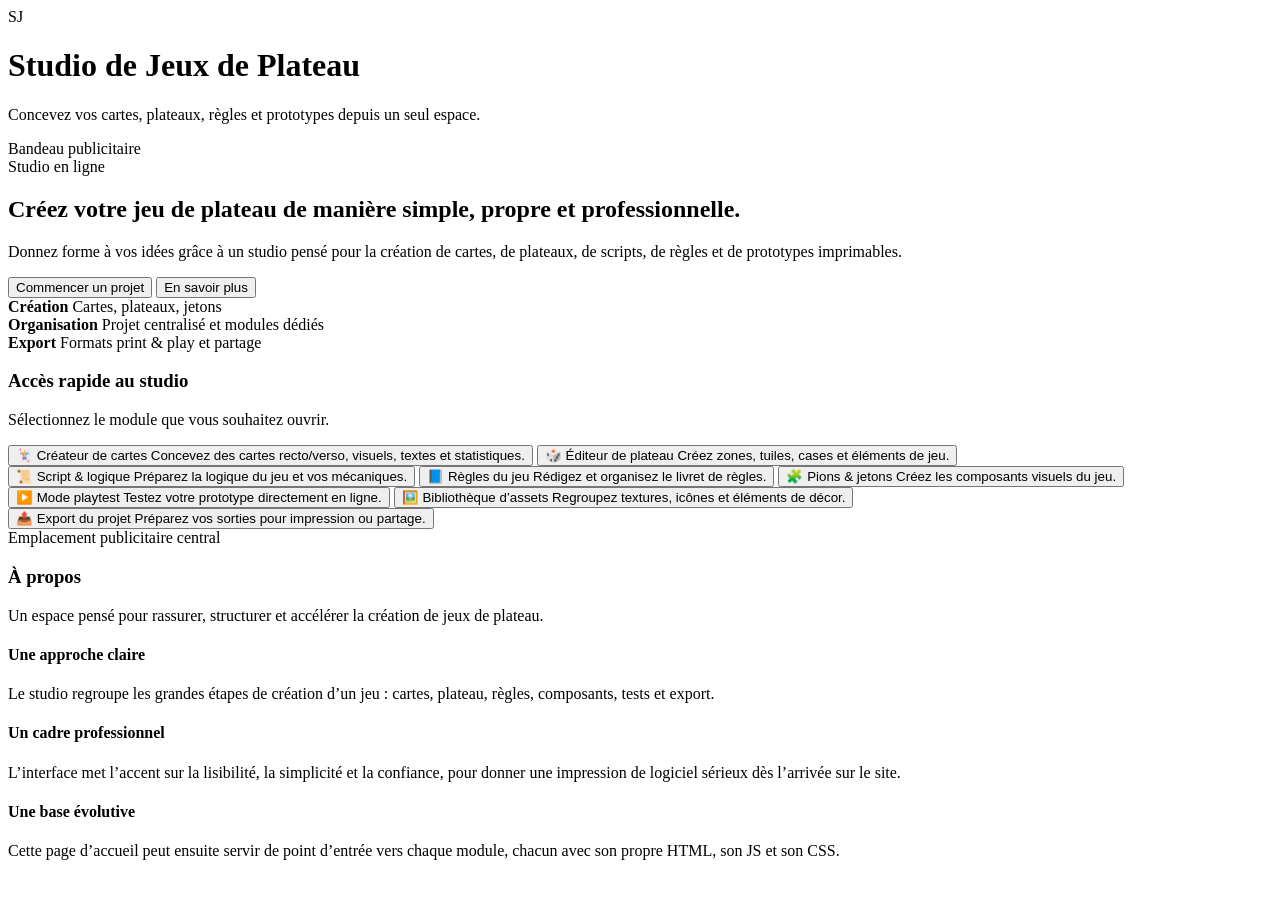
==== index.html @ 4cd9817c "Create index.html" ====
<!DOCTYPE html>
<html lang="fr">
<head>
  <meta charset="UTF-8" />
  <meta name="viewport" content="width=device-width, initial-scale=1.0" />
  <title>Studio de Jeux de Plateau</title>
  <link rel="preconnect" href="https://fonts.googleapis.com">
  <link rel="preconnect" href="https://fonts.gstatic.com" crossorigin>
  <link href="https://fonts.googleapis.com/css2?family=Inter:wght@400;500;600;700;800&display=swap" rel="stylesheet">
  <link rel="stylesheet" href="styles.css" />
</head>
<body>
  <div class="page-shell">
    <header class="topbar">
      <div class="brand">
        <div class="brand-mark">SJ</div>
        <div>
          <h1>Studio de Jeux de Plateau</h1>
          <p>Concevez vos cartes, plateaux, règles et prototypes depuis un seul espace.</p>
        </div>
      </div>
    </header>

    <section class="ad-banner ad-banner-top" aria-label="Emplacement publicitaire">
      <span>Bandeau publicitaire</span>
    </section>

    <main class="main-content">
      <section class="hero card">
        <div class="hero-copy">
          <span class="eyebrow">Studio en ligne</span>
          <h2>Créez votre jeu de plateau de manière simple, propre et professionnelle.</h2>
          <p>
            Donnez forme à vos idées grâce à un studio pensé pour la création de cartes,
            de plateaux, de scripts, de règles et de prototypes imprimables.
          </p>
          <div class="hero-actions">
            <button class="primary-btn" id="startProjectBtn">Commencer un projet</button>
            <button class="secondary-btn" id="aboutBtn">En savoir plus</button>
          </div>
        </div>
        <div class="hero-panel">
          <div class="mini-stat">
            <strong>Création</strong>
            <span>Cartes, plateaux, jetons</span>
          </div>
          <div class="mini-stat">
            <strong>Organisation</strong>
            <span>Projet centralisé et modules dédiés</span>
          </div>
          <div class="mini-stat">
            <strong>Export</strong>
            <span>Formats print &amp; play et partage</span>
          </div>
        </div>
      </section>

      <section class="button-hub card">
        <div class="section-head">
          <h3>Accès rapide au studio</h3>
          <p>Sélectionnez le module que vous souhaitez ouvrir.</p>
        </div>

        <div class="feature-grid">
          <button class="feature-button feature-card-shape" id="cardsBtn">
            <span class="feature-icon">🃏</span>
            <span class="feature-title">Créateur de cartes</span>
            <span class="feature-desc">Concevez des cartes recto/verso, visuels, textes et statistiques.</span>
          </button>

          <button class="feature-button feature-board-shape" id="boardBtn">
            <span class="feature-icon">🎲</span>
            <span class="feature-title">Éditeur de plateau</span>
            <span class="feature-desc">Créez zones, tuiles, cases et éléments de jeu.</span>
          </button>

          <button class="feature-button feature-script-shape" id="scriptBtn">
            <span class="feature-icon">📜</span>
            <span class="feature-title">Script &amp; logique</span>
            <span class="feature-desc">Préparez la logique du jeu et vos mécaniques.</span>
          </button>

          <button class="feature-button feature-rules-shape" id="rulesBtn">
            <span class="feature-icon">📘</span>
            <span class="feature-title">Règles du jeu</span>
            <span class="feature-desc">Rédigez et organisez le livret de règles.</span>
          </button>

          <button class="feature-button classic-button" id="tokensBtn">
            <span class="feature-icon">🧩</span>
            <span class="feature-title">Pions &amp; jetons</span>
            <span class="feature-desc">Créez les composants visuels du jeu.</span>
          </button>

          <button class="feature-button classic-button" id="playtestBtn">
            <span class="feature-icon">▶️</span>
            <span class="feature-title">Mode playtest</span>
            <span class="feature-desc">Testez votre prototype directement en ligne.</span>
          </button>

          <button class="feature-button classic-button" id="assetsBtn">
            <span class="feature-icon">🖼️</span>
            <span class="feature-title">Bibliothèque d’assets</span>
            <span class="feature-desc">Regroupez textures, icônes et éléments de décor.</span>
          </button>

          <button class="feature-button classic-button" id="exportBtn">
            <span class="feature-icon">📤</span>
            <span class="feature-title">Export du projet</span>
            <span class="feature-desc">Préparez vos sorties pour impression ou partage.</span>
          </button>
        </div>
      </section>

      <section class="ad-banner ad-banner-mid" aria-label="Emplacement publicitaire">
        <span>Emplacement publicitaire central</span>
      </section>

      <section class="about-section card" id="aboutSection">
        <div class="section-head">
          <h3>À propos</h3>
          <p>Un espace pensé pour rassurer, structurer et accélérer la création de jeux de plateau.</p>
        </div>
        <div class="about-grid">
          <article>
            <h4>Une approche claire</h4>
            <p>
              Le studio regroupe les grandes étapes de création d’un jeu :
              cartes, plateau, règles, composants, tests et export.
            </p>
          </article>
          <article>
            <h4>Un cadre professionnel</h4>
            <p>
              L’interface met l’accent sur la lisibilité, la simplicité et la confiance,
              pour donner une impression de logiciel sérieux dès l’arrivée sur le site.
            </p>
          </article>
          <article>
            <h4>Une base évolutive</h4>
            <p>
              Cette page d’accueil peut ensuite servir de point d’entrée vers chaque module,
              chacun avec son propre HTML, son JS et son CSS.
            </p>
          </article>
        </div>
      </section>
    </main>
  </div>

  <script src="main.js"></script>
</body>
</html>
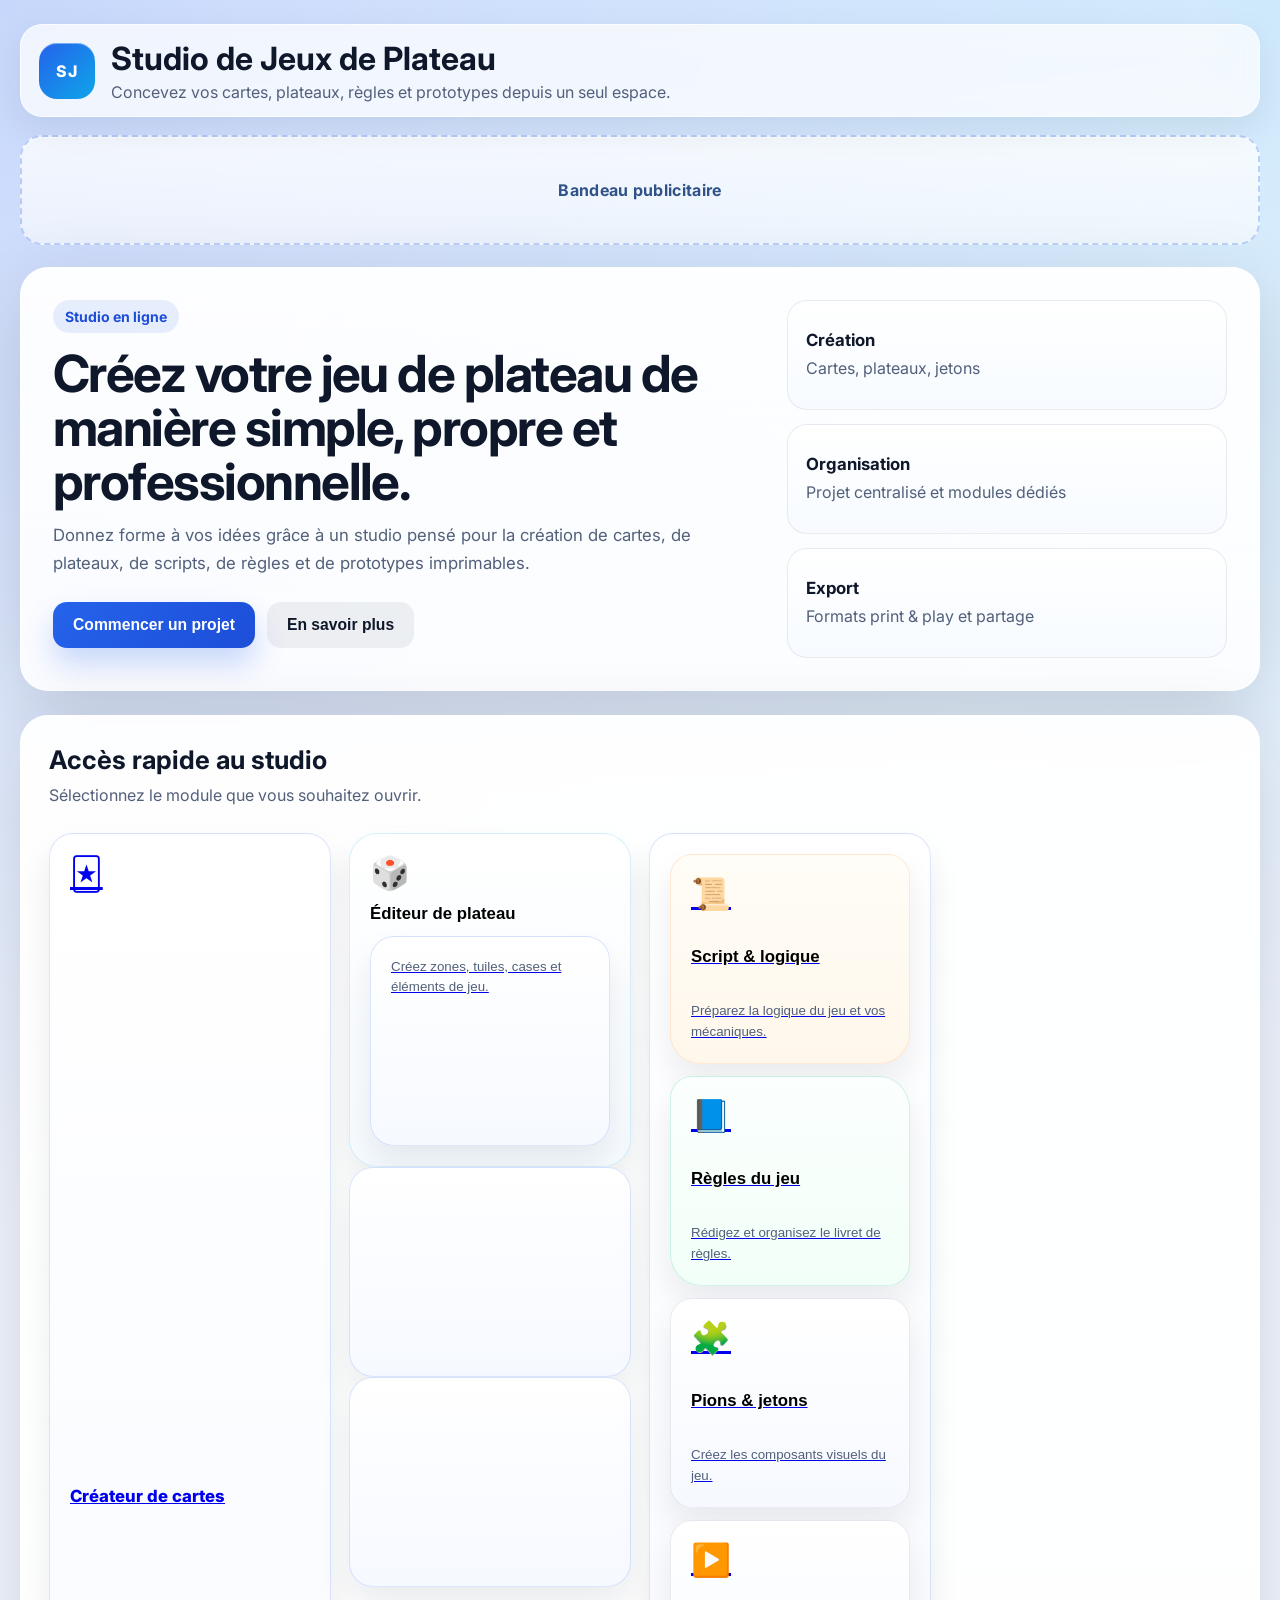
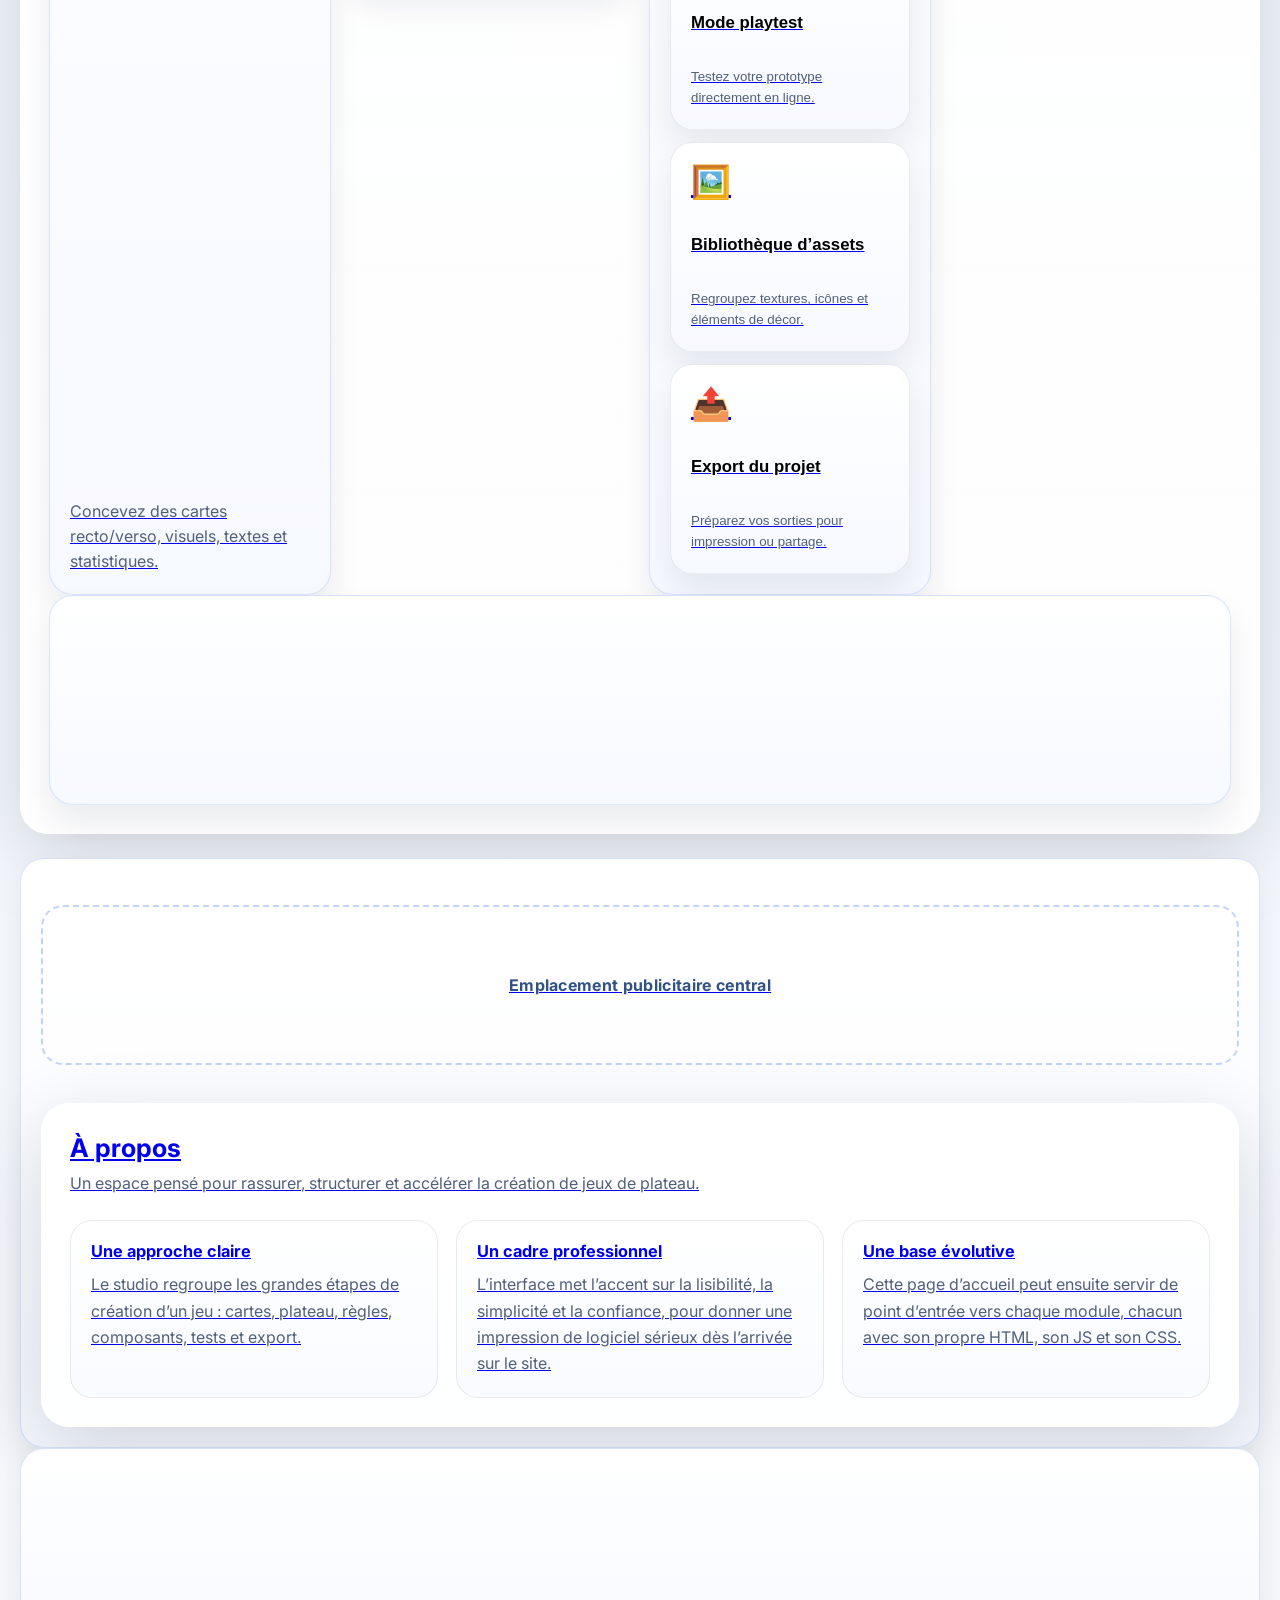
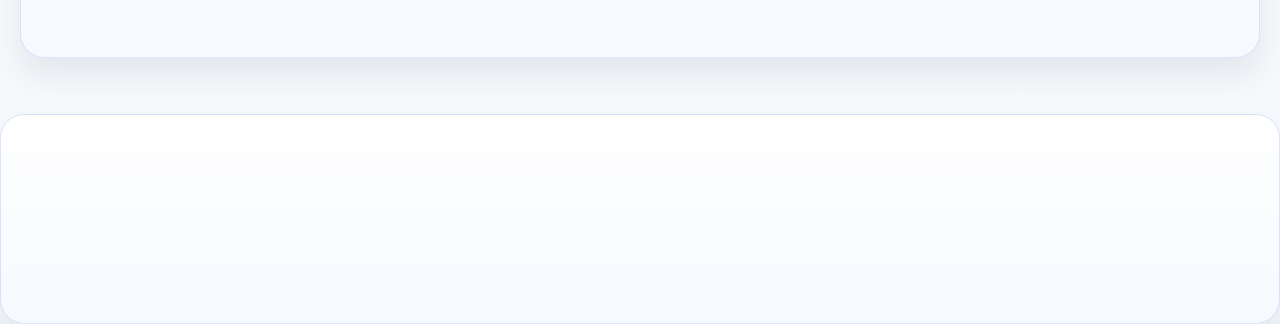
==== commit d12c6c02: "Update index.html" ====
--- a/index.html
+++ b/index.html
@@ -62,18 +62,22 @@
         </div>
 
         <div class="feature-grid">
-          <button class="feature-button feature-card-shape" id="cardsBtn">
-            <span class="feature-icon">🃏</span>
-            <span class="feature-title">Créateur de cartes</span>
-            <span class="feature-desc">Concevez des cartes recto/verso, visuels, textes et statistiques.</span>
-          </button>
-
+       <a href="carte.html" class="feature-button feature-card-shape">
+  <span class="feature-icon">🃏</span>
+  <span class="feature-title">Créateur de cartes</span>
+  <span class="feature-desc">Concevez des cartes recto/verso, visuels, textes et statistiques.</span>
+</a>
+          
+<div>
           <button class="feature-button feature-board-shape" id="boardBtn">
             <span class="feature-icon">🎲</span>
             <span class="feature-title">Éditeur de plateau</span>
+            <a href="carte.html" class="feature-button feature-card-shape">
             <span class="feature-desc">Créez zones, tuiles, cases et éléments de jeu.</span>
           </button>
-
+  <a href="carte.html" class="feature-button feature-card-shape">
+</div>
+        
           <button class="feature-button feature-script-shape" id="scriptBtn">
             <span class="feature-icon">📜</span>
             <span class="feature-title">Script &amp; logique</span>
--- a/styles.css
+++ b/styles.css
@@ -0,0 +1,374 @@
+:root {
+  --bg-1: #0f172a;
+  --bg-2: #111827;
+  --panel: rgba(255, 255, 255, 0.88);
+  --panel-strong: #ffffff;
+  --text: #0f172a;
+  --muted: #52607a;
+  --line: rgba(15, 23, 42, 0.08);
+  --brand: #2563eb;
+  --brand-2: #1d4ed8;
+  --accent: #0ea5e9;
+  --shadow: 0 24px 80px rgba(15, 23, 42, 0.16);
+  --radius-xl: 28px;
+  --radius-lg: 20px;
+}
+
+* {
+  box-sizing: border-box;
+}
+
+html {
+  scroll-behavior: smooth;
+}
+
+body {
+  margin: 0;
+  font-family: "Inter", system-ui, sans-serif;
+  color: var(--text);
+  background:
+    radial-gradient(circle at top left, rgba(37, 99, 235, 0.2), transparent 32%),
+    radial-gradient(circle at top right, rgba(14, 165, 233, 0.14), transparent 28%),
+    linear-gradient(180deg, #eef4ff 0%, #f7f9fc 100%);
+  min-height: 100vh;
+}
+
+.page-shell {
+  width: min(1240px, calc(100% - 32px));
+  margin: 0 auto;
+  padding: 24px 0 56px;
+}
+
+.topbar {
+  margin-bottom: 18px;
+}
+
+.brand {
+  display: flex;
+  align-items: center;
+  gap: 16px;
+  padding: 14px 18px;
+  background: rgba(255, 255, 255, 0.72);
+  border: 1px solid rgba(255, 255, 255, 0.7);
+  border-radius: 22px;
+  backdrop-filter: blur(14px);
+  box-shadow: 0 12px 35px rgba(15, 23, 42, 0.08);
+}
+
+.brand-mark {
+  width: 56px;
+  height: 56px;
+  display: grid;
+  place-items: center;
+  border-radius: 18px;
+  color: white;
+  font-weight: 800;
+  letter-spacing: 0.04em;
+  background: linear-gradient(135deg, var(--brand), var(--accent));
+  box-shadow: inset 0 1px 0 rgba(255,255,255,0.4);
+}
+
+.brand h1 {
+  margin: 0;
+  font-size: clamp(1.35rem, 2.5vw, 2rem);
+}
+
+.brand p {
+  margin: 4px 0 0;
+  color: var(--muted);
+}
+
+.ad-banner {
+  width: 100%;
+  border: 2px dashed rgba(37, 99, 235, 0.28);
+  color: #315286;
+  background: linear-gradient(180deg, rgba(255,255,255,0.78), rgba(255,255,255,0.58));
+  border-radius: 22px;
+  display: grid;
+  place-items: center;
+  text-align: center;
+  font-weight: 700;
+  letter-spacing: 0.02em;
+  box-shadow: inset 0 1px 0 rgba(255,255,255,0.65);
+}
+
+.ad-banner-top {
+  min-height: 110px;
+  margin-bottom: 22px;
+}
+
+.ad-banner-mid {
+  min-height: 160px;
+  margin: 26px 0;
+}
+
+.main-content {
+  display: grid;
+  gap: 24px;
+}
+
+.card {
+  background: linear-gradient(180deg, rgba(255,255,255,0.95), rgba(255,255,255,0.86));
+  border: 1px solid rgba(255,255,255,0.85);
+  border-radius: var(--radius-xl);
+  box-shadow: var(--shadow);
+}
+
+.hero {
+  display: grid;
+  grid-template-columns: 1.45fr 0.9fr;
+  gap: 24px;
+  padding: 32px;
+}
+
+.eyebrow {
+  display: inline-flex;
+  padding: 8px 12px;
+  border-radius: 999px;
+  background: rgba(37, 99, 235, 0.1);
+  color: var(--brand-2);
+  font-weight: 700;
+  font-size: 0.88rem;
+  margin-bottom: 14px;
+}
+
+.hero h2 {
+  margin: 0 0 14px;
+  font-size: clamp(2rem, 4vw, 3.2rem);
+  line-height: 1.05;
+  letter-spacing: -0.03em;
+}
+
+.hero p {
+  margin: 0;
+  max-width: 62ch;
+  color: var(--muted);
+  font-size: 1.05rem;
+  line-height: 1.65;
+}
+
+.hero-actions {
+  display: flex;
+  flex-wrap: wrap;
+  gap: 12px;
+  margin-top: 24px;
+}
+
+.primary-btn,
+.secondary-btn {
+  border: 0;
+  border-radius: 14px;
+  padding: 14px 20px;
+  font-size: 0.98rem;
+  font-weight: 700;
+  cursor: pointer;
+  transition: transform 0.18s ease, box-shadow 0.18s ease, background 0.18s ease;
+}
+
+.primary-btn {
+  color: white;
+  background: linear-gradient(135deg, var(--brand), var(--brand-2));
+  box-shadow: 0 16px 30px rgba(37, 99, 235, 0.24);
+}
+
+.secondary-btn {
+  color: var(--text);
+  background: rgba(15, 23, 42, 0.06);
+}
+
+.primary-btn:hover,
+.secondary-btn:hover,
+.feature-button:hover {
+  transform: translateY(-2px);
+}
+
+.hero-panel {
+  display: grid;
+  gap: 14px;
+}
+
+.mini-stat {
+  min-height: 110px;
+  padding: 18px;
+  border-radius: 20px;
+  border: 1px solid var(--line);
+  background: linear-gradient(180deg, #ffffff, #f7fbff);
+  display: flex;
+  flex-direction: column;
+  justify-content: center;
+}
+
+.mini-stat strong {
+  font-size: 1.05rem;
+  margin-bottom: 6px;
+}
+
+.mini-stat span {
+  color: var(--muted);
+  line-height: 1.55;
+}
+
+.button-hub,
+.about-section {
+  padding: 28px;
+}
+
+.section-head h3 {
+  margin: 0 0 8px;
+  font-size: 1.6rem;
+}
+
+.section-head p {
+  margin: 0;
+  color: var(--muted);
+  line-height: 1.6;
+}
+
+.feature-grid {
+  margin-top: 24px;
+  display: grid;
+  grid-template-columns: repeat(4, minmax(0, 1fr));
+  gap: 18px;
+}
+
+.feature-button {
+  position: relative;
+  border: 0;
+  text-align: left;
+  padding: 20px;
+  min-height: 210px;
+  display: flex;
+  flex-direction: column;
+  justify-content: space-between;
+  gap: 12px;
+  cursor: pointer;
+  background: linear-gradient(180deg, #ffffff, #f6f9ff);
+  box-shadow: 0 18px 32px rgba(15, 23, 42, 0.08);
+  transition: transform 0.18s ease, box-shadow 0.18s ease, border-color 0.18s ease;
+}
+
+.feature-card-shape {
+  border-radius: 24px;
+  border: 1px solid rgba(37, 99, 235, 0.16);
+}
+
+.feature-board-shape {
+  border-radius: 28px;
+  border: 1px solid rgba(14, 165, 233, 0.16);
+  background-image:
+    linear-gradient(180deg, #ffffff, #f6fbff),
+    linear-gradient(90deg, rgba(37, 99, 235, 0.06) 1px, transparent 1px),
+    linear-gradient(rgba(37, 99, 235, 0.06) 1px, transparent 1px);
+  background-size: auto, 18px 18px, 18px 18px;
+  background-position: 0 0, 0 0, 0 0;
+}
+
+.feature-script-shape {
+  border-radius: 22px 22px 30px 30px;
+  border: 1px solid rgba(251, 146, 60, 0.18);
+  background: linear-gradient(180deg, #fffdf7, #fff7eb);
+}
+
+.feature-rules-shape {
+  border-radius: 22px 32px 22px 32px;
+  border: 1px solid rgba(16, 185, 129, 0.18);
+  background: linear-gradient(180deg, #fbfffd, #f2fff8);
+}
+
+.classic-button {
+  border-radius: 22px;
+  border: 1px solid rgba(15, 23, 42, 0.08);
+}
+
+.feature-icon {
+  font-size: 2rem;
+}
+
+.feature-title {
+  display: block;
+  font-weight: 800;
+  font-size: 1.05rem;
+}
+
+.feature-desc {
+  display: block;
+  color: var(--muted);
+  line-height: 1.55;
+}
+
+.about-grid {
+  margin-top: 24px;
+  display: grid;
+  grid-template-columns: repeat(3, minmax(0, 1fr));
+  gap: 18px;
+}
+
+.about-grid article {
+  padding: 20px;
+  border-radius: 22px;
+  border: 1px solid var(--line);
+  background: linear-gradient(180deg, #ffffff, #f8fbff);
+}
+
+.about-grid h4 {
+  margin: 0 0 10px;
+  font-size: 1.02rem;
+}
+
+.about-grid p {
+  margin: 0;
+  color: var(--muted);
+  line-height: 1.65;
+}
+
+@media (max-width: 1100px) {
+  .feature-grid {
+    grid-template-columns: repeat(2, minmax(0, 1fr));
+  }
+
+  .hero {
+    grid-template-columns: 1fr;
+  }
+
+  .about-grid {
+    grid-template-columns: 1fr;
+  }
+}
+
+@media (max-width: 700px) {
+  .page-shell {
+    width: min(100% - 20px, 1240px);
+    padding-top: 14px;
+  }
+
+  .brand {
+    align-items: flex-start;
+  }
+
+  .hero,
+  .button-hub,
+  .about-section {
+    padding: 22px;
+  }
+
+  .feature-grid {
+    grid-template-columns: 1fr;
+  }
+
+  .hero-actions {
+    flex-direction: column;
+  }
+
+  .primary-btn,
+  .secondary-btn {
+    width: 100%;
+  }
+
+  .ad-banner-top {
+    min-height: 84px;
+  }
+
+  .ad-banner-mid {
+    min-height: 120px;
+  }
+}
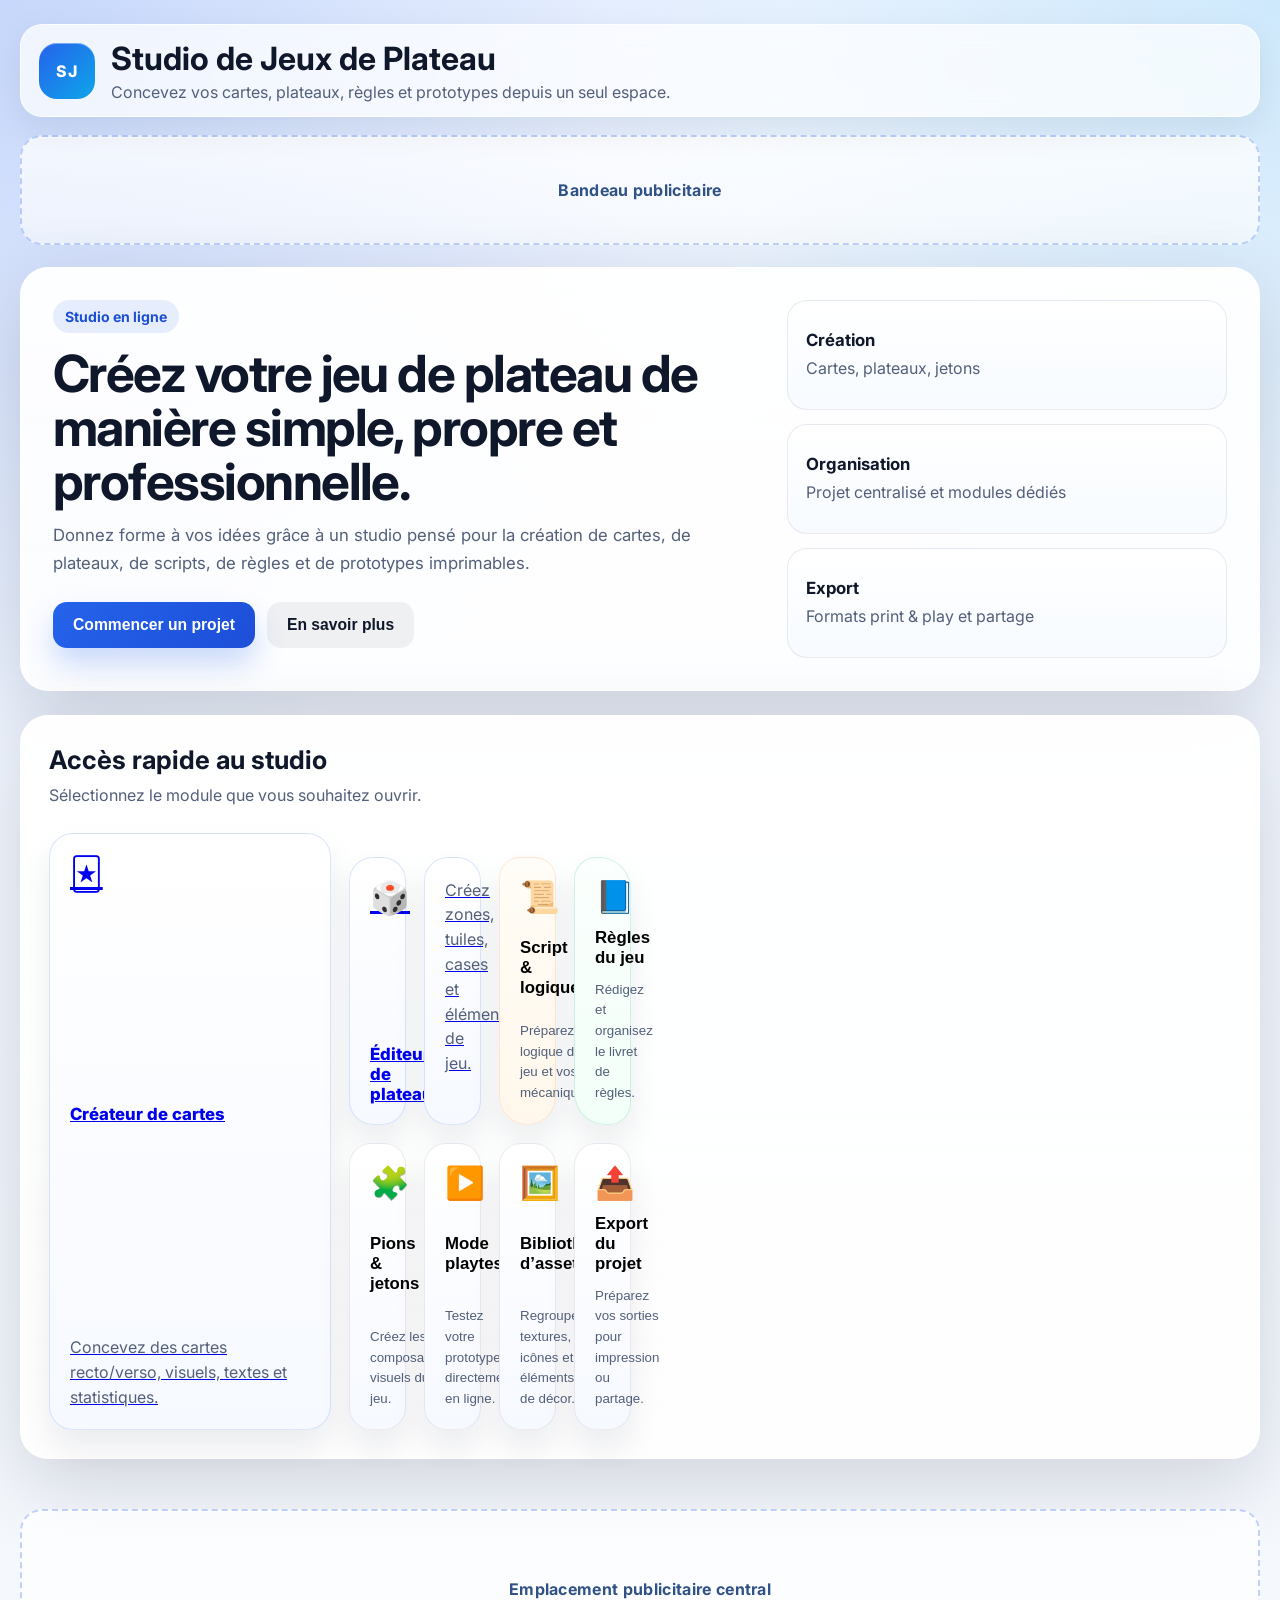
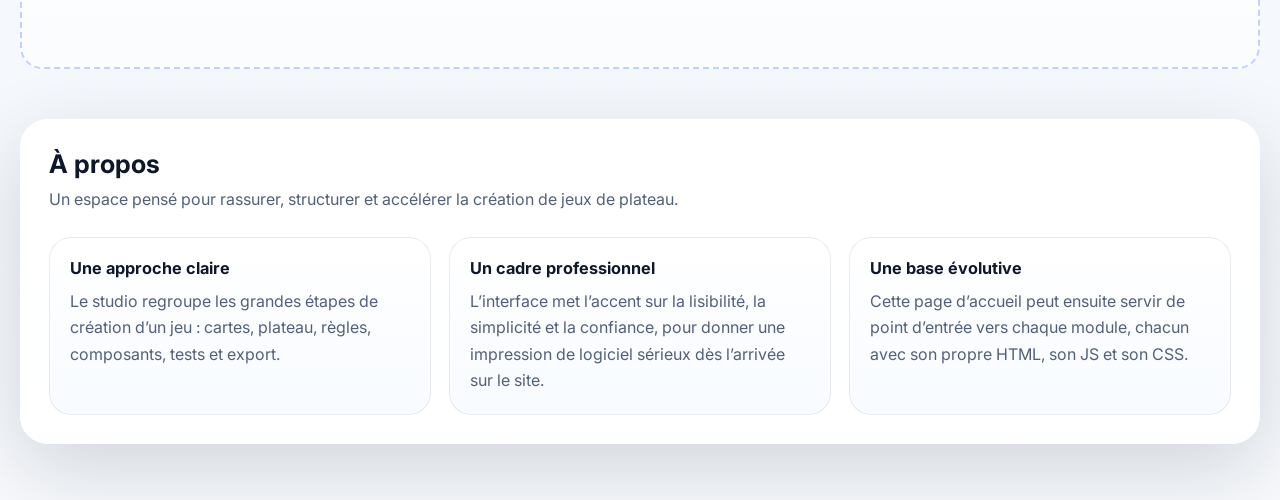
==== commit 5af4bf4b: "Update index.html" ====
--- a/index.html
+++ b/index.html
@@ -68,15 +68,15 @@
   <span class="feature-desc">Concevez des cartes recto/verso, visuels, textes et statistiques.</span>
 </a>
           
-<div>
-          <button class="feature-button feature-board-shape" id="boardBtn">
+<div class="feature-grid">
+           <a href="Map.html" class="feature-button feature-card-shape">
             <span class="feature-icon">🎲</span>
             <span class="feature-title">Éditeur de plateau</span>
             <a href="carte.html" class="feature-button feature-card-shape">
             <span class="feature-desc">Créez zones, tuiles, cases et éléments de jeu.</span>
           </button>
-  <a href="carte.html" class="feature-button feature-card-shape">
-</div>
+            </a>
+
         
           <button class="feature-button feature-script-shape" id="scriptBtn">
             <span class="feature-icon">📜</span>
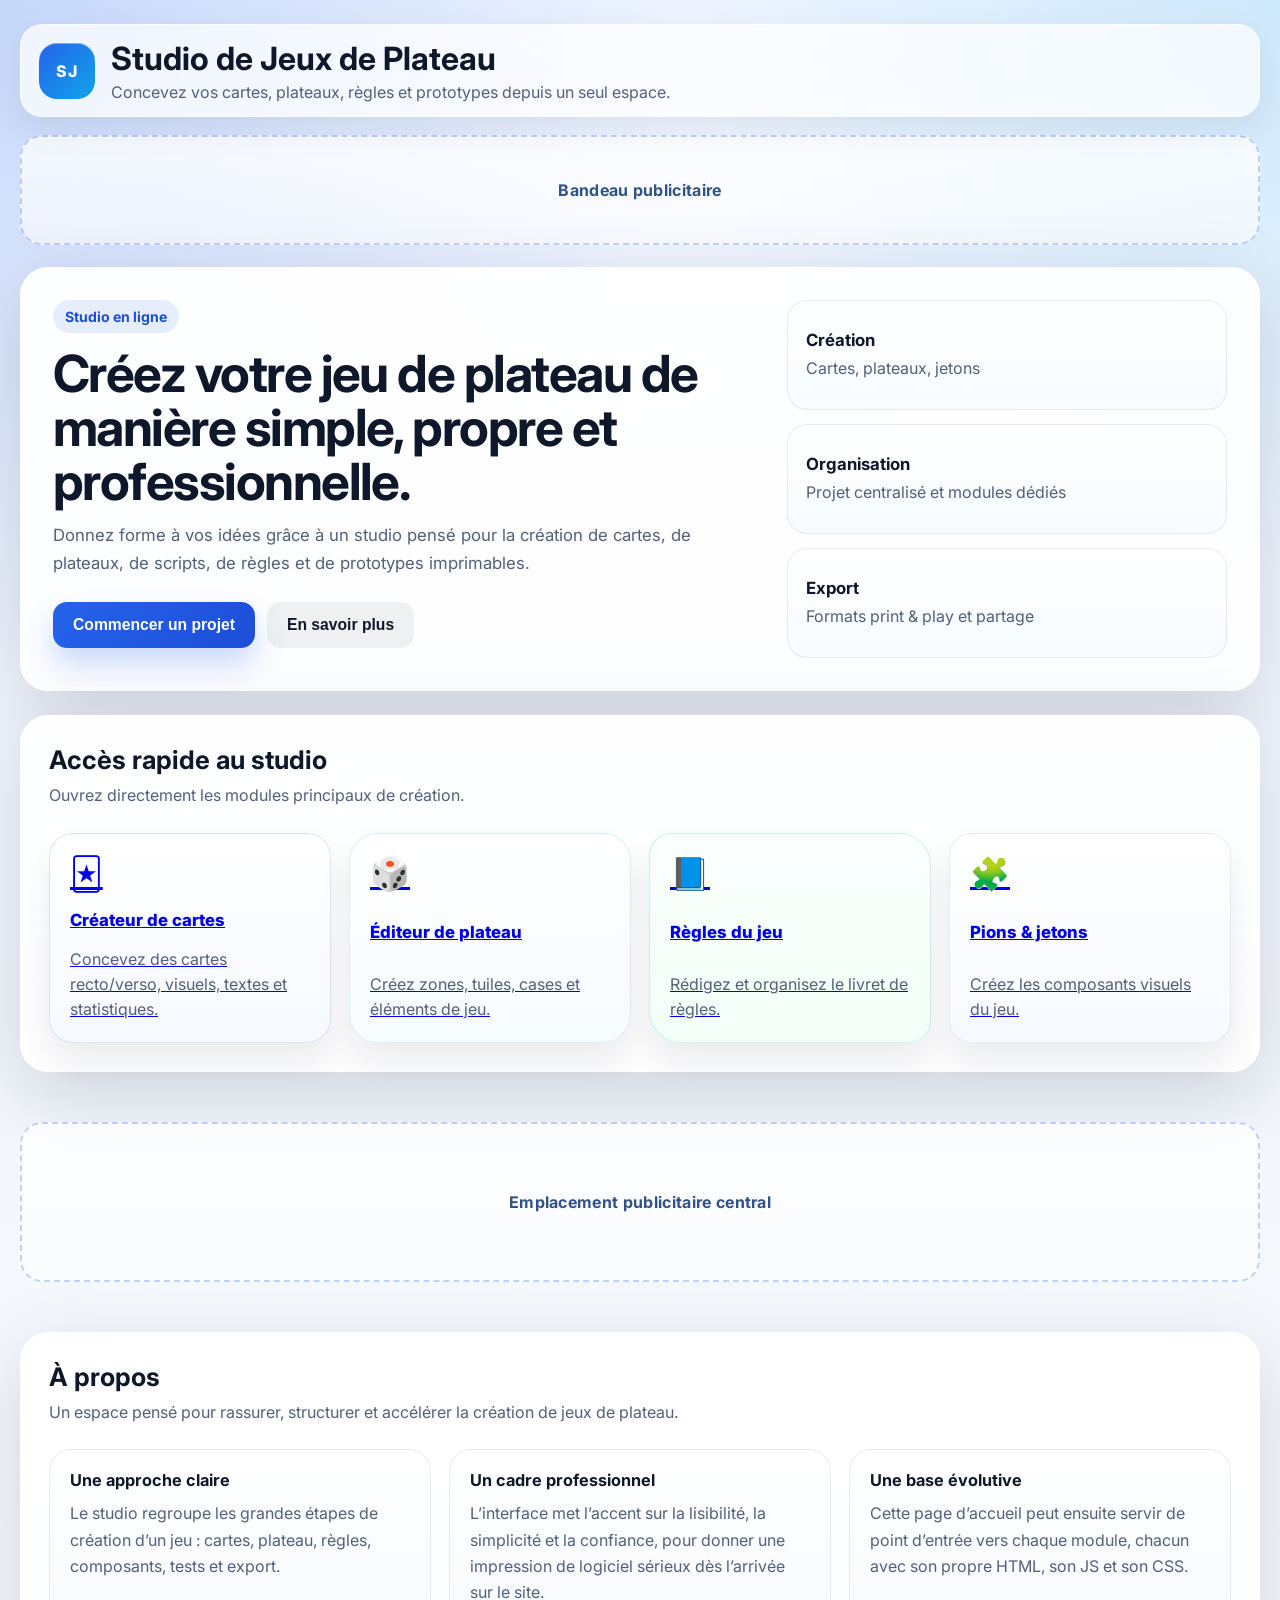
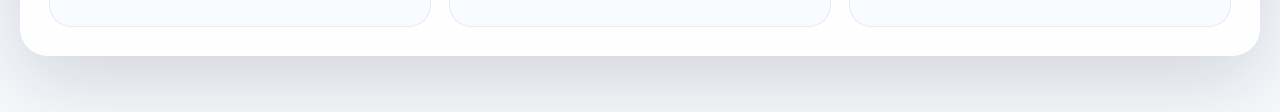
==== commit dd358c50: "Refactor button hub section and update content" ====
--- a/index.html
+++ b/index.html
@@ -55,66 +55,38 @@
         </div>
       </section>
 
-      <section class="button-hub card">
-        <div class="section-head">
-          <h3>Accès rapide au studio</h3>
-          <p>Sélectionnez le module que vous souhaitez ouvrir.</p>
-        </div>
+     <section class="button-hub card">
+  <div class="section-head">
+    <h3>Accès rapide au studio</h3>
+    <p>Ouvrez directement les modules principaux de création.</p>
+  </div>
 
-        <div class="feature-grid">
-       <a href="carte.html" class="feature-button feature-card-shape">
-  <span class="feature-icon">🃏</span>
-  <span class="feature-title">Créateur de cartes</span>
-  <span class="feature-desc">Concevez des cartes recto/verso, visuels, textes et statistiques.</span>
-</a>
-          
-<div class="feature-grid">
-           <a href="Map.html" class="feature-button feature-card-shape">
-            <span class="feature-icon">🎲</span>
-            <span class="feature-title">Éditeur de plateau</span>
-            <a href="carte.html" class="feature-button feature-card-shape">
-            <span class="feature-desc">Créez zones, tuiles, cases et éléments de jeu.</span>
-          </button>
-            </a>
+  <div class="feature-grid feature-grid-compact">
+    <a href="carte.html" class="feature-button feature-card-shape">
+      <span class="feature-icon">🃏</span>
+      <span class="feature-title">Créateur de cartes</span>
+      <span class="feature-desc">Concevez des cartes recto/verso, visuels, textes et statistiques.</span>
+    </a>
 
-        
-          <button class="feature-button feature-script-shape" id="scriptBtn">
-            <span class="feature-icon">📜</span>
-            <span class="feature-title">Script &amp; logique</span>
-            <span class="feature-desc">Préparez la logique du jeu et vos mécaniques.</span>
-          </button>
+    <a href="Map.html" class="feature-button feature-board-shape">
+      <span class="feature-icon">🎲</span>
+      <span class="feature-title">Éditeur de plateau</span>
+      <span class="feature-desc">Créez zones, tuiles, cases et éléments de jeu.</span>
+    </a>
 
-          <button class="feature-button feature-rules-shape" id="rulesBtn">
-            <span class="feature-icon">📘</span>
-            <span class="feature-title">Règles du jeu</span>
-            <span class="feature-desc">Rédigez et organisez le livret de règles.</span>
-          </button>
+    <a href="rules.html" class="feature-button feature-rules-shape">
+      <span class="feature-icon">📘</span>
+      <span class="feature-title">Règles du jeu</span>
+      <span class="feature-desc">Rédigez et organisez le livret de règles.</span>
+    </a>
 
-          <button class="feature-button classic-button" id="tokensBtn">
-            <span class="feature-icon">🧩</span>
-            <span class="feature-title">Pions &amp; jetons</span>
-            <span class="feature-desc">Créez les composants visuels du jeu.</span>
-          </button>
-
-          <button class="feature-button classic-button" id="playtestBtn">
-            <span class="feature-icon">▶️</span>
-            <span class="feature-title">Mode playtest</span>
-            <span class="feature-desc">Testez votre prototype directement en ligne.</span>
-          </button>
-
-          <button class="feature-button classic-button" id="assetsBtn">
-            <span class="feature-icon">🖼️</span>
-            <span class="feature-title">Bibliothèque d’assets</span>
-            <span class="feature-desc">Regroupez textures, icônes et éléments de décor.</span>
-          </button>
-
-          <button class="feature-button classic-button" id="exportBtn">
-            <span class="feature-icon">📤</span>
-            <span class="feature-title">Export du projet</span>
-            <span class="feature-desc">Préparez vos sorties pour impression ou partage.</span>
-          </button>
-        </div>
-      </section>
+    <a href="token.html" class="feature-button classic-button">
+      <span class="feature-icon">🧩</span>
+      <span class="feature-title">Pions &amp; jetons</span>
+      <span class="feature-desc">Créez les composants visuels du jeu.</span>
+    </a>
+  </div>
+</section>
 
       <section class="ad-banner ad-banner-mid" aria-label="Emplacement publicitaire">
         <span>Emplacement publicitaire central</span>
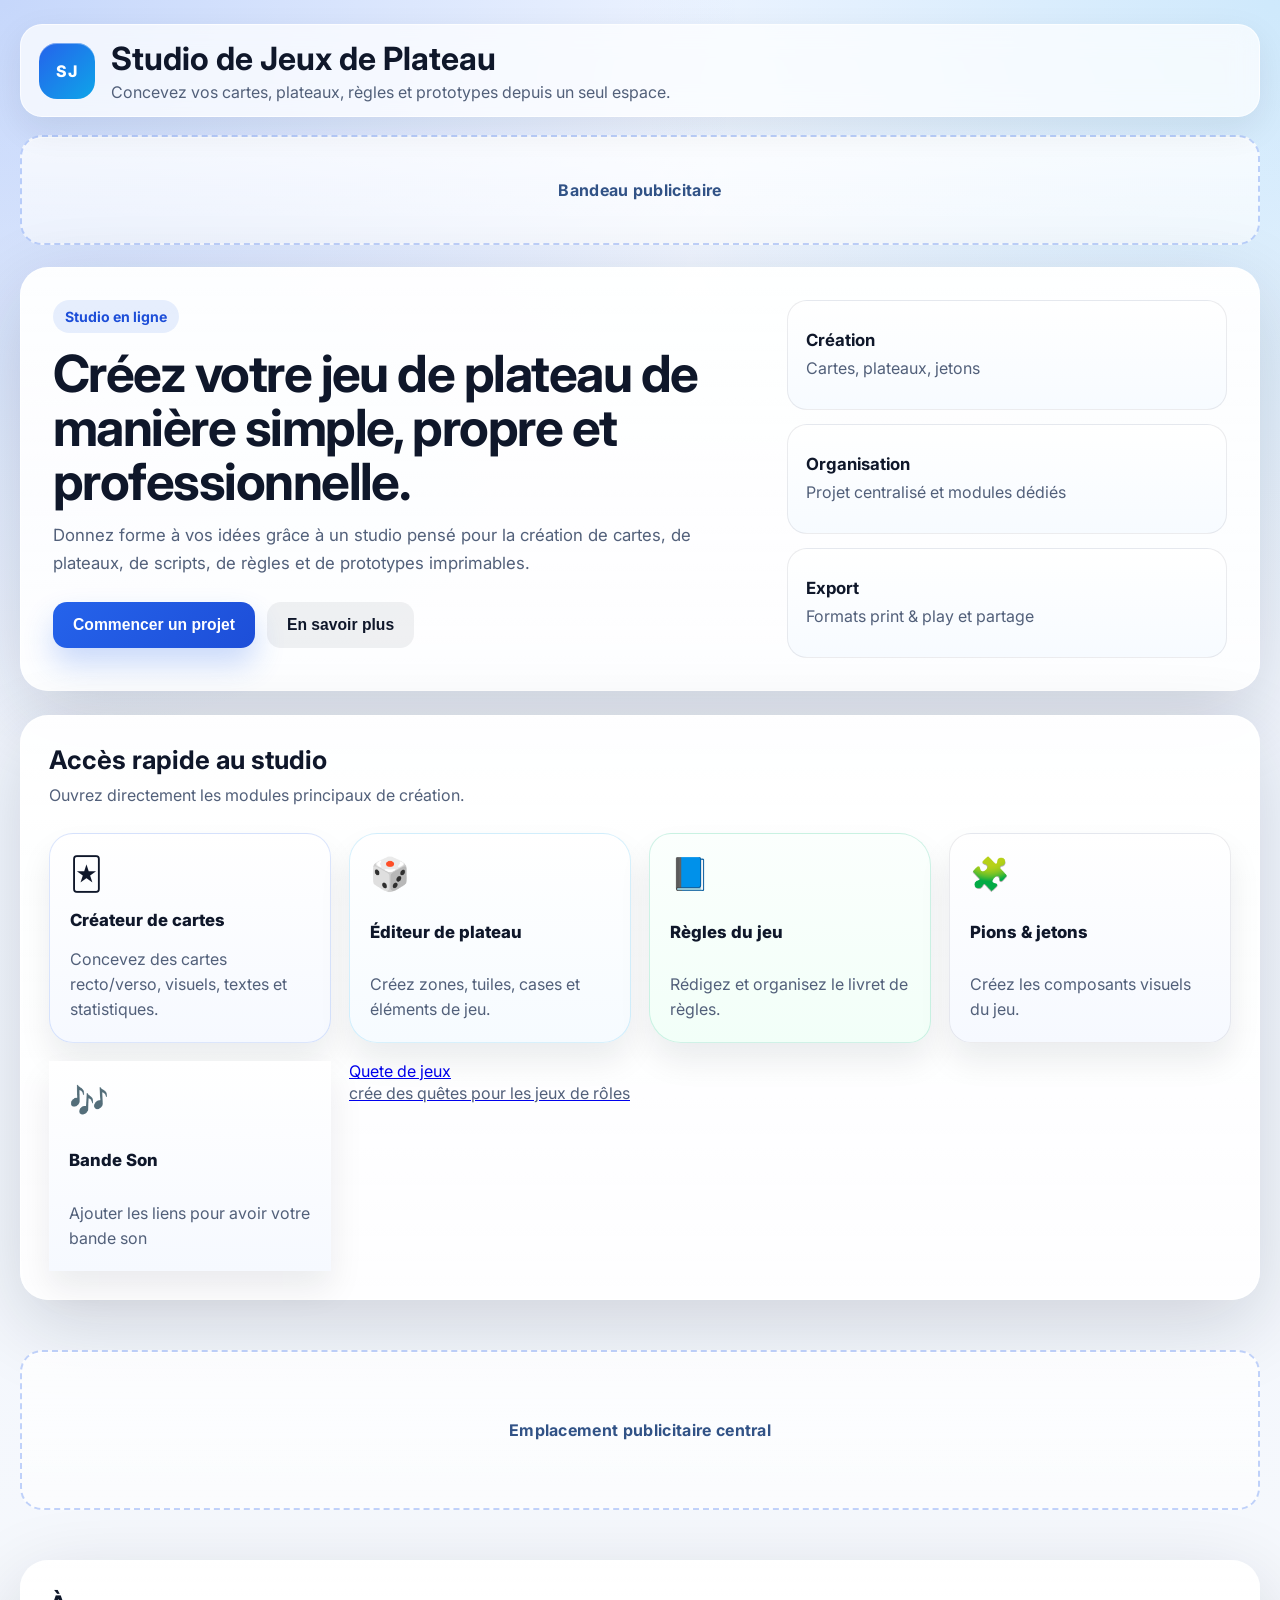
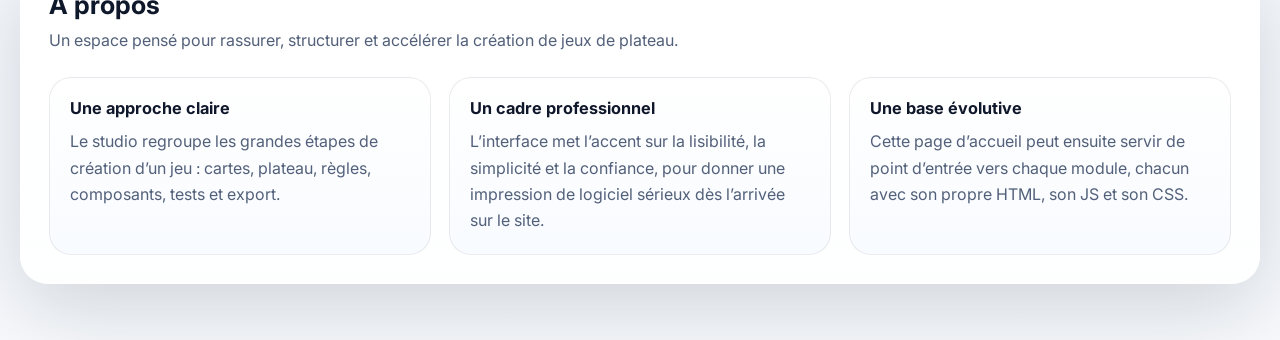
==== commit 67edeb7a: "Add quest section to index.html" ====
--- a/index.html
+++ b/index.html
@@ -85,9 +85,21 @@
       <span class="feature-title">Pions &amp; jetons</span>
       <span class="feature-desc">Créez les composants visuels du jeu.</span>
     </a>
+
+   <a href="sound.html" class=feature-button feature-rules-shape">
+        <span class="feature-icon"> 🎶</span>
+        <span class="feature-title"> Bande Son </span>
+        <span class="feature-desc"> Ajouter les liens pour avoir votre bande son</span>
+      </a>
+<a href="quest.html class=feature-button feauture-rules-shapes"> 
+  <span class="feature-icon> quete de jeux</span>
+    <span class="feature-title"> Quete de jeux</span>
+  <span class="feature-desc"> crée des quêtes pour les jeux de rôles</span>
+</a>
   </div>
 </section>
 
+    
       <section class="ad-banner ad-banner-mid" aria-label="Emplacement publicitaire">
         <span>Emplacement publicitaire central</span>
       </section>
--- a/styles.css
+++ b/styles.css
@@ -227,8 +227,17 @@
 .feature-grid {
   margin-top: 24px;
   display: grid;
-  grid-template-columns: repeat(4, minmax(0, 1fr));
+  grid-template-columns: repeat(auto-fit, minmax(240px, 1fr));
   gap: 18px;
+}
+
+.feature-grid-compact {
+  align-items: stretch;
+}
+
+.feature-button {
+  text-decoration: none;
+  color: inherit;
 }
 
 .feature-button {
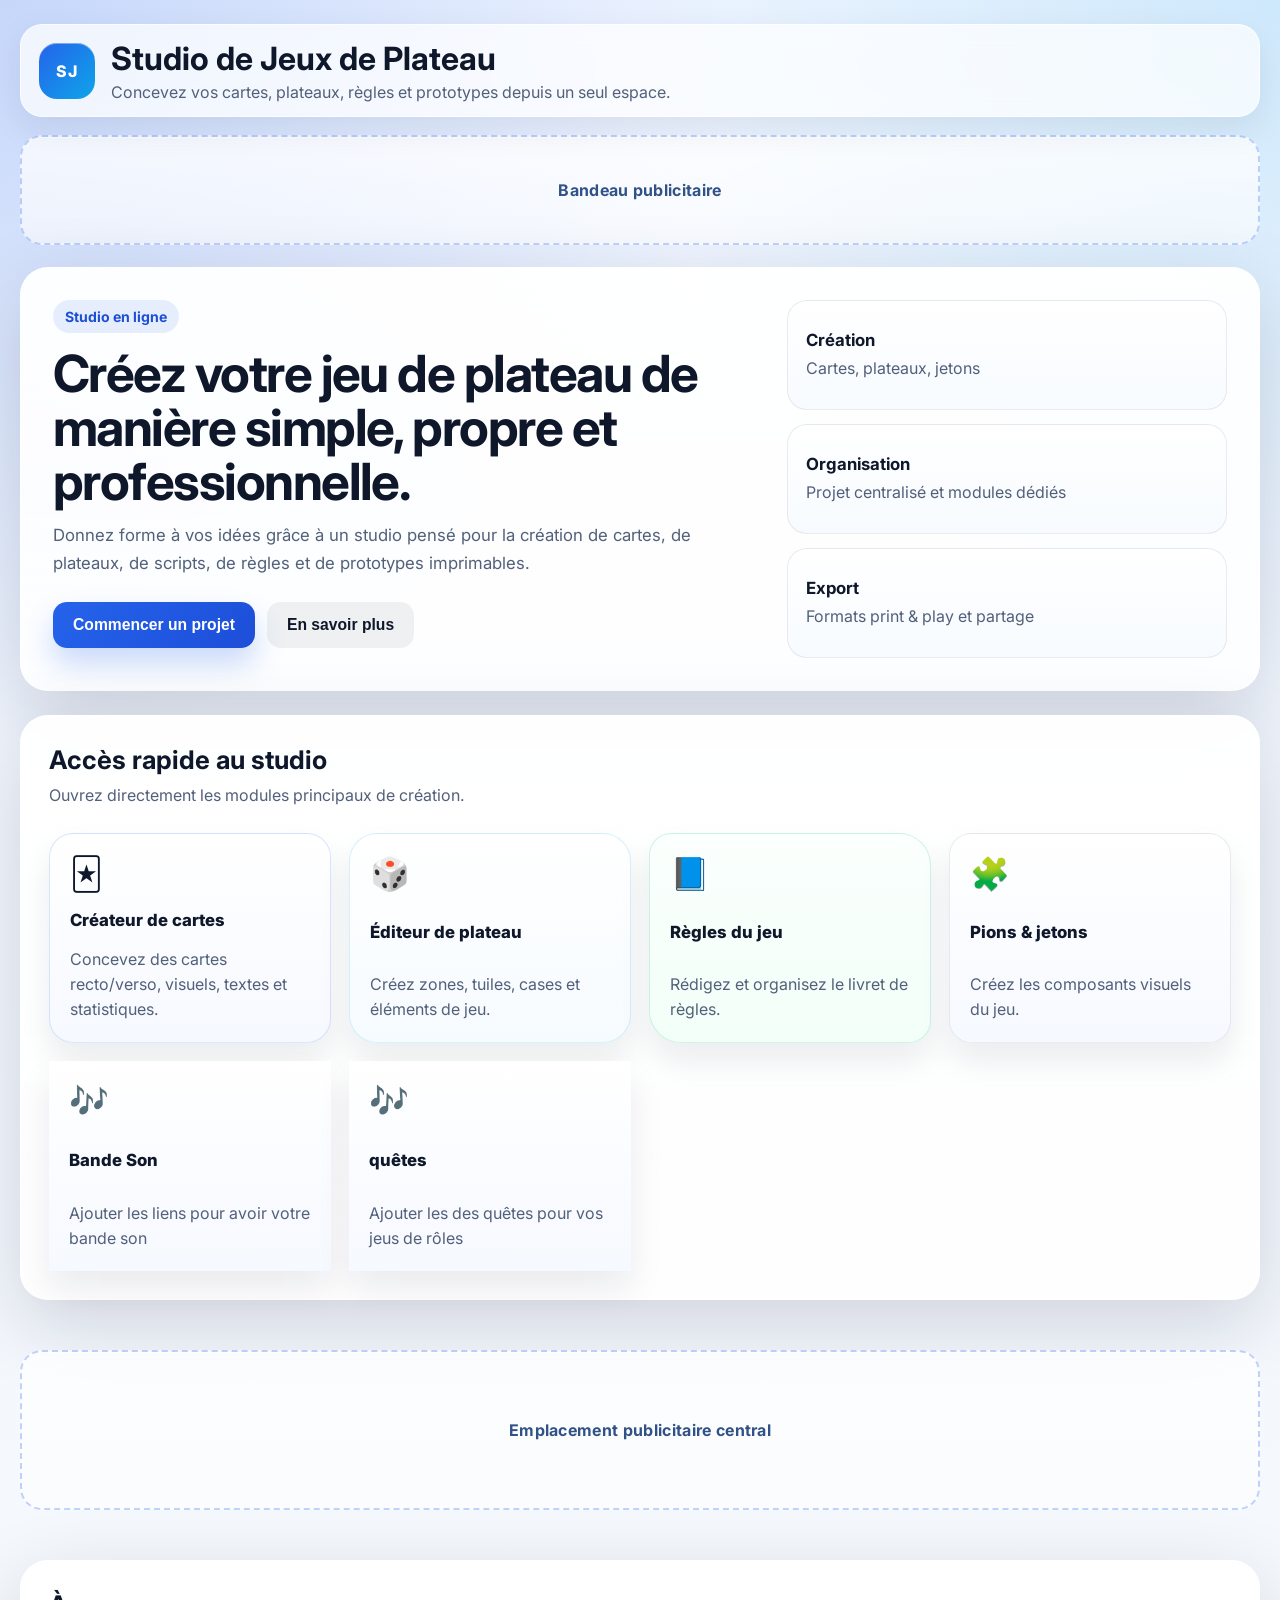
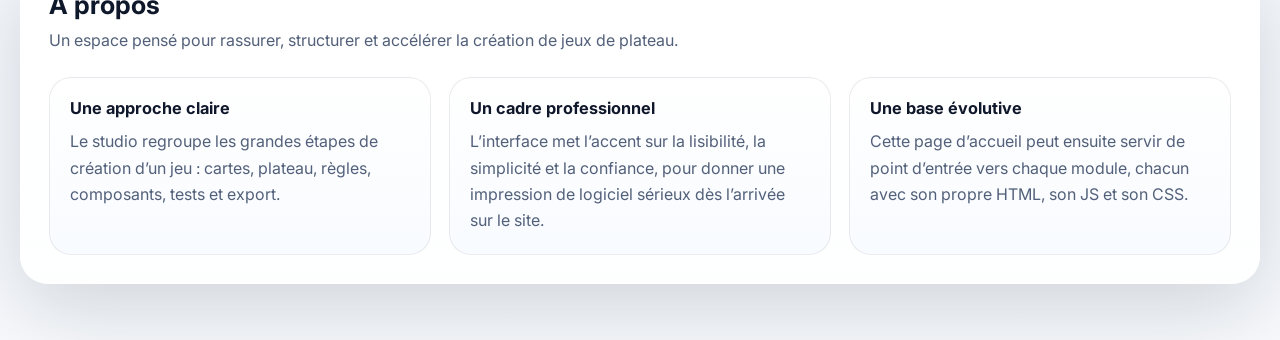
==== commit 66802eb5: "Fix quest link and update feature descriptions" ====
--- a/index.html
+++ b/index.html
@@ -91,11 +91,15 @@
         <span class="feature-title"> Bande Son </span>
         <span class="feature-desc"> Ajouter les liens pour avoir votre bande son</span>
       </a>
-<a href="quest.html class=feature-button feauture-rules-shapes"> 
-  <span class="feature-icon> quete de jeux</span>
-    <span class="feature-title"> Quete de jeux</span>
-  <span class="feature-desc"> crée des quêtes pour les jeux de rôles</span>
-</a>
+
+
+   <a href="quest.html" class=feature-button feature-rules-shape">
+        <span class="feature-icon"> 🎶</span>
+        <span class="feature-title"> quêtes </span>
+        <span class="feature-desc"> Ajouter les des quêtes pour vos jeus de rôles</span>
+      </a>
+
+    
   </div>
 </section>
 
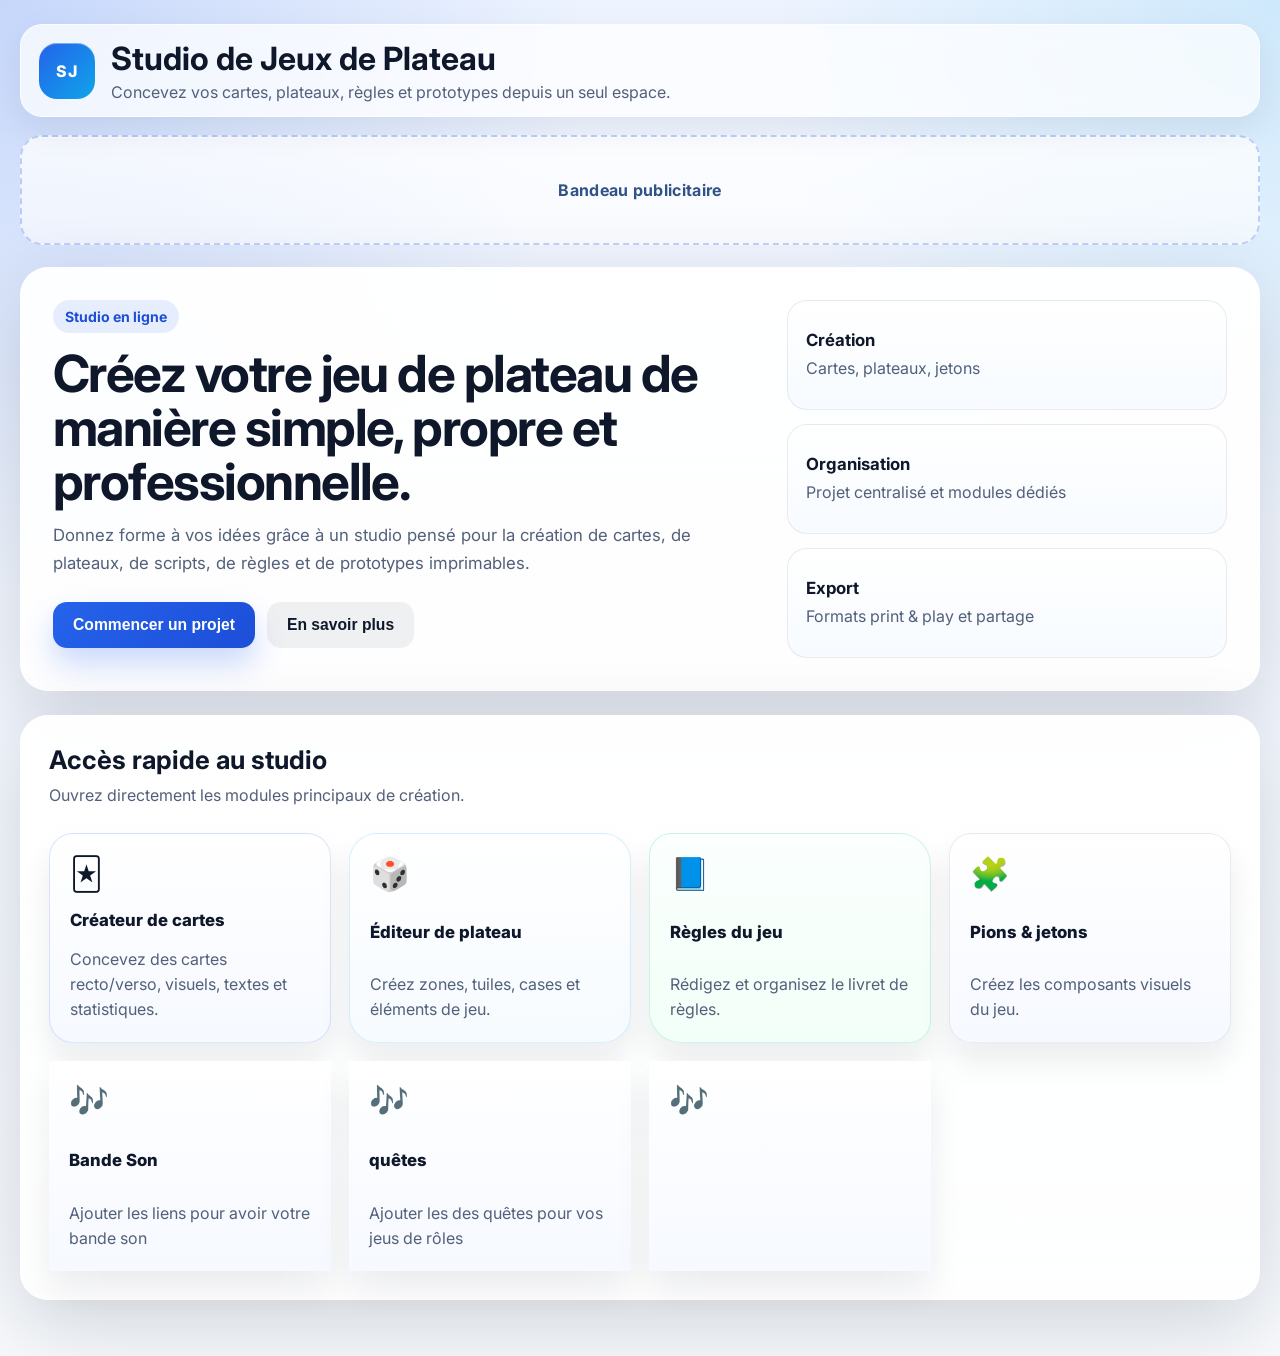
==== commit 09dcd75e: "Update index.html" ====
--- a/index.html
+++ b/index.html
@@ -99,7 +99,12 @@
         <span class="feature-desc"> Ajouter les des quêtes pour vos jeus de rôles</span>
       </a>
 
-    
+    <a href="fiche_perso.html" class=feature-button feature-rules-shape">
+      <span class="feature-icon">🎶 </span>
+      <span class='feature-title"> Fiche personages Jeux de rôles </span>
+        <span class="feature-tilte"> fiche de personages pour jeux de rôles à compléter </span>
+        </a>
+        
   </div>
 </section>
 
